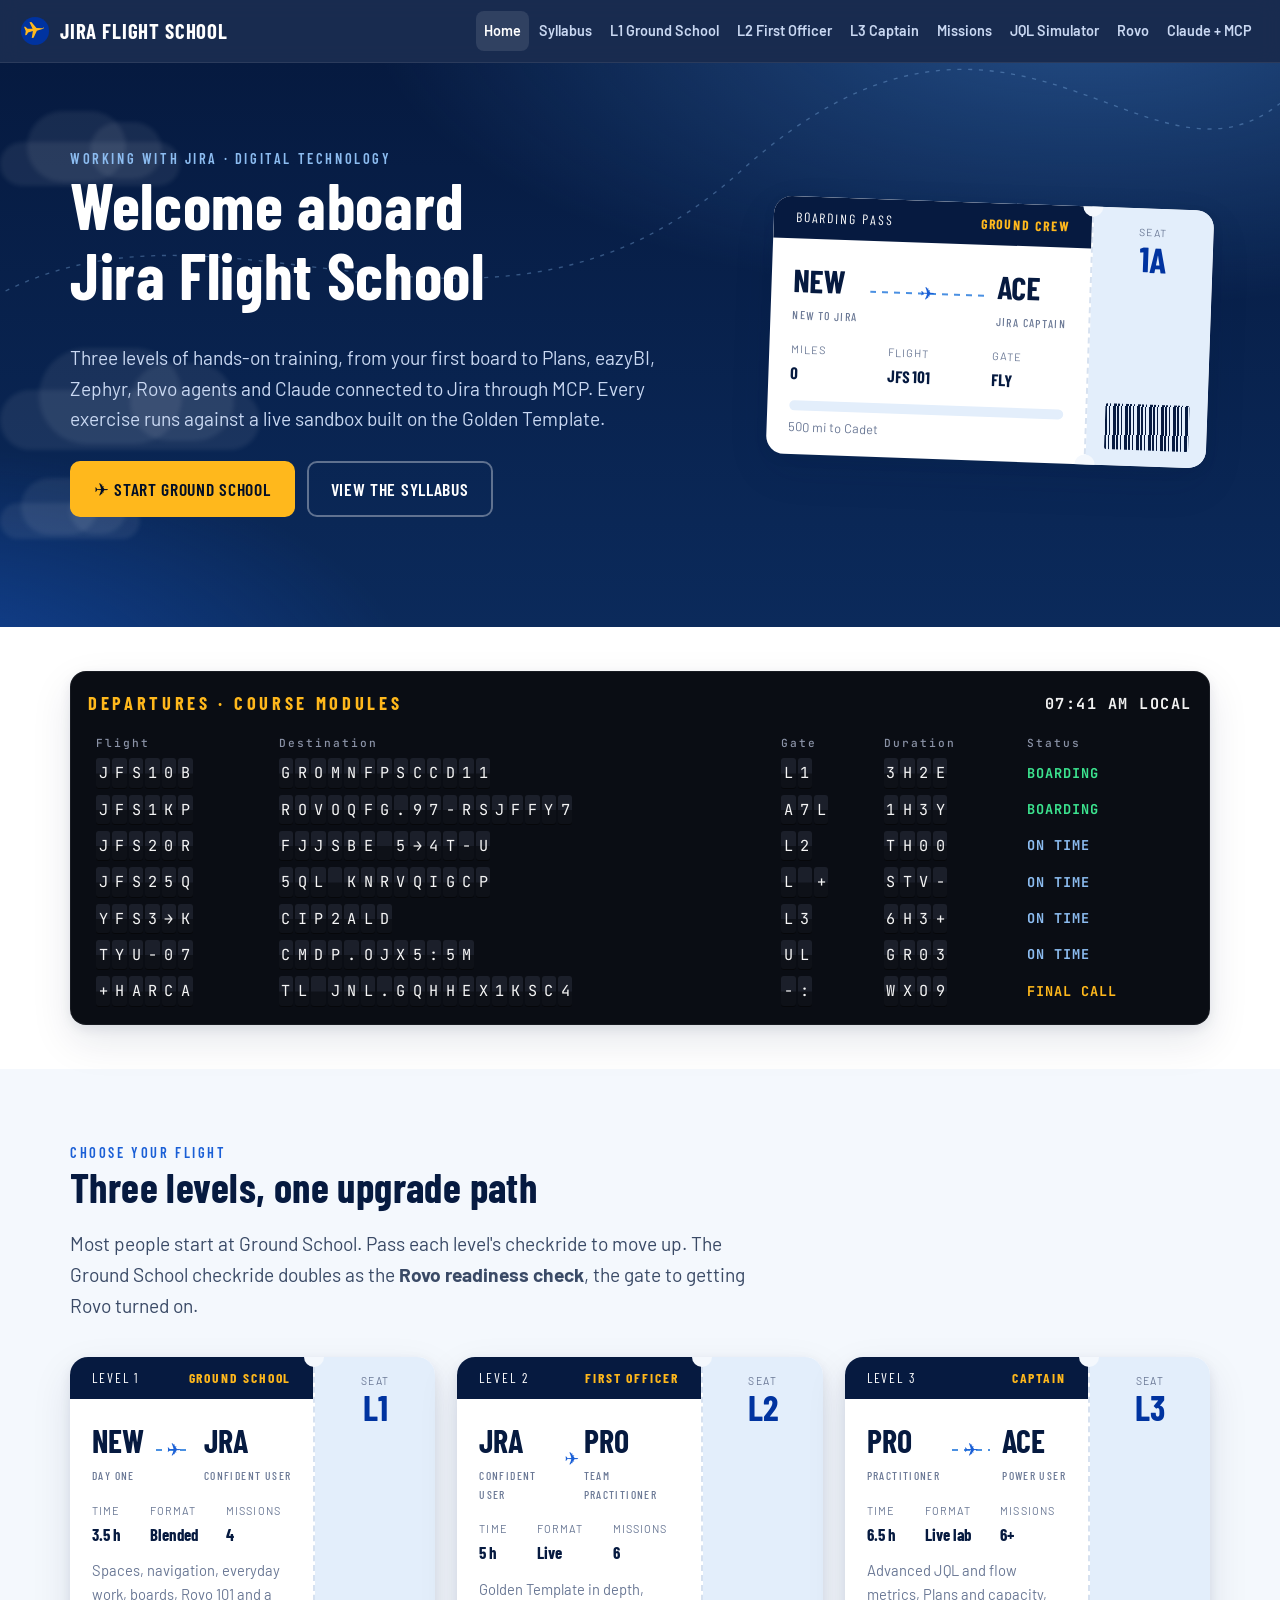
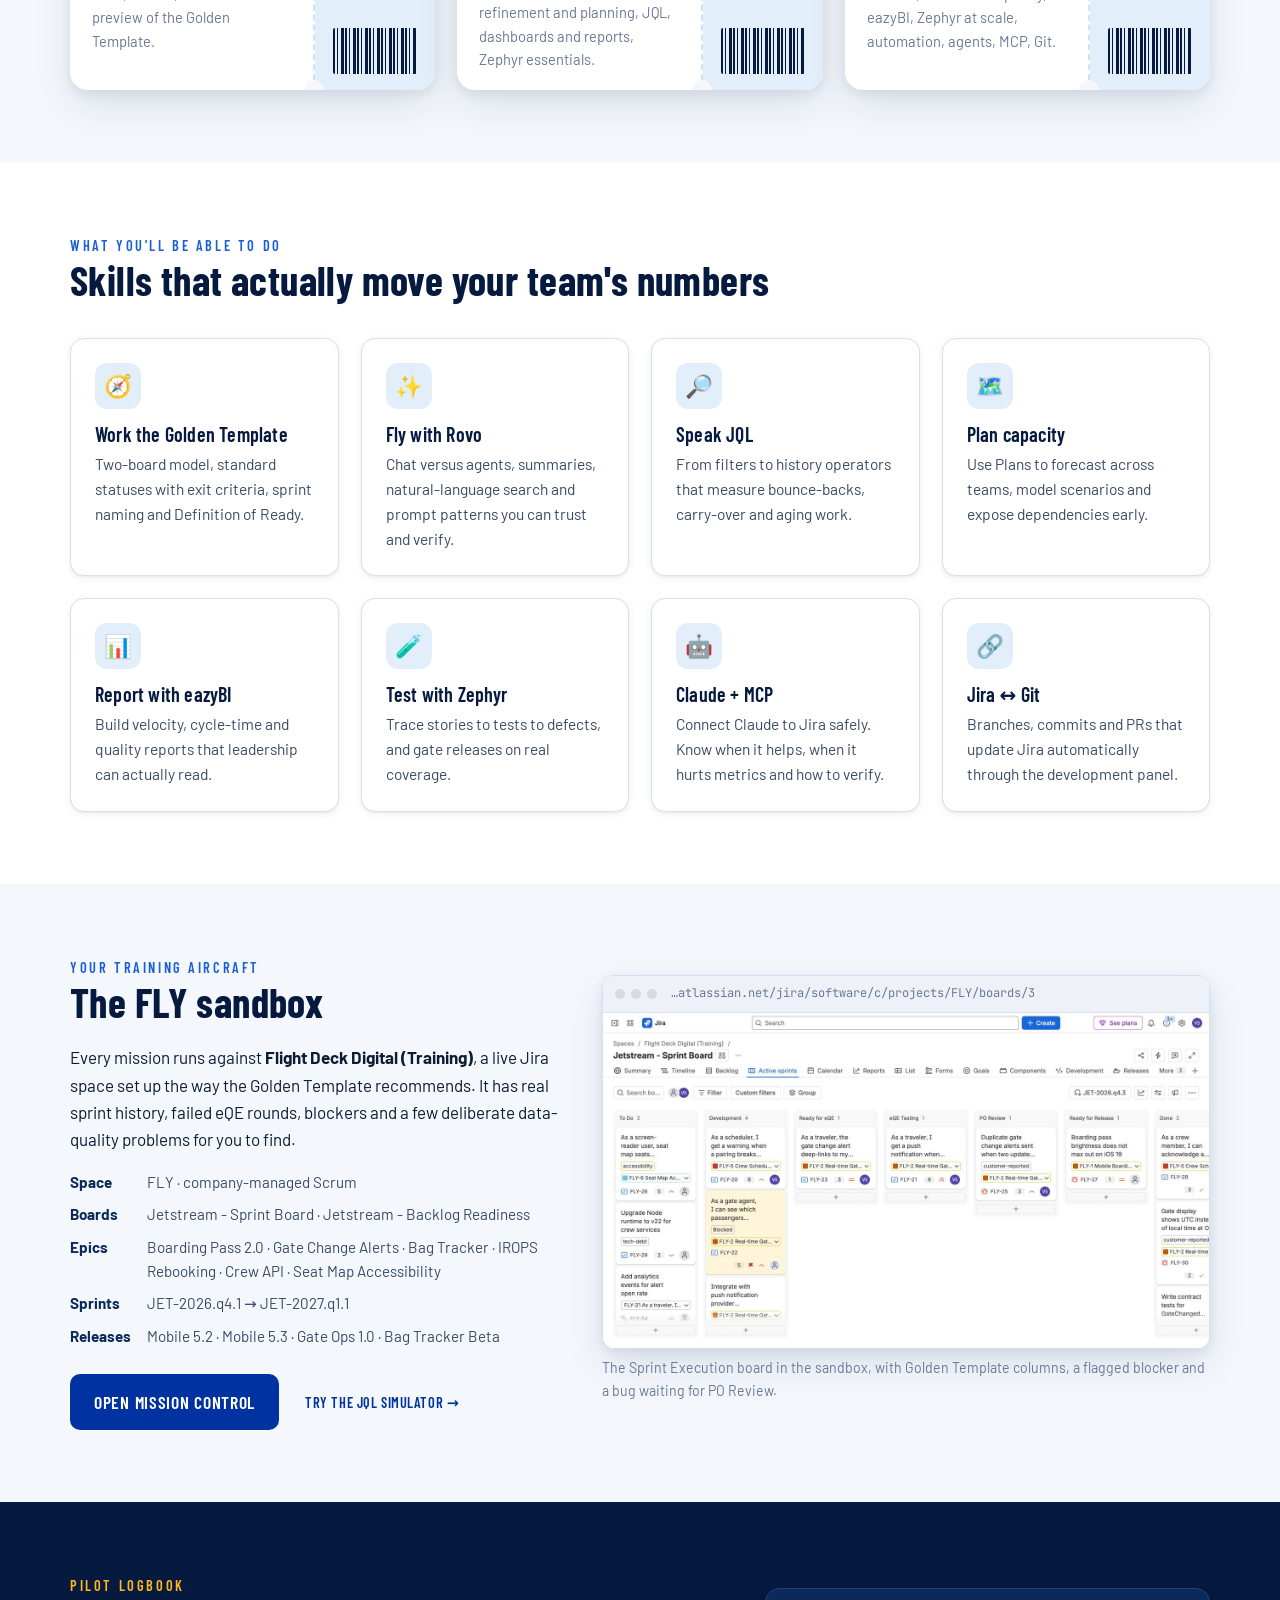
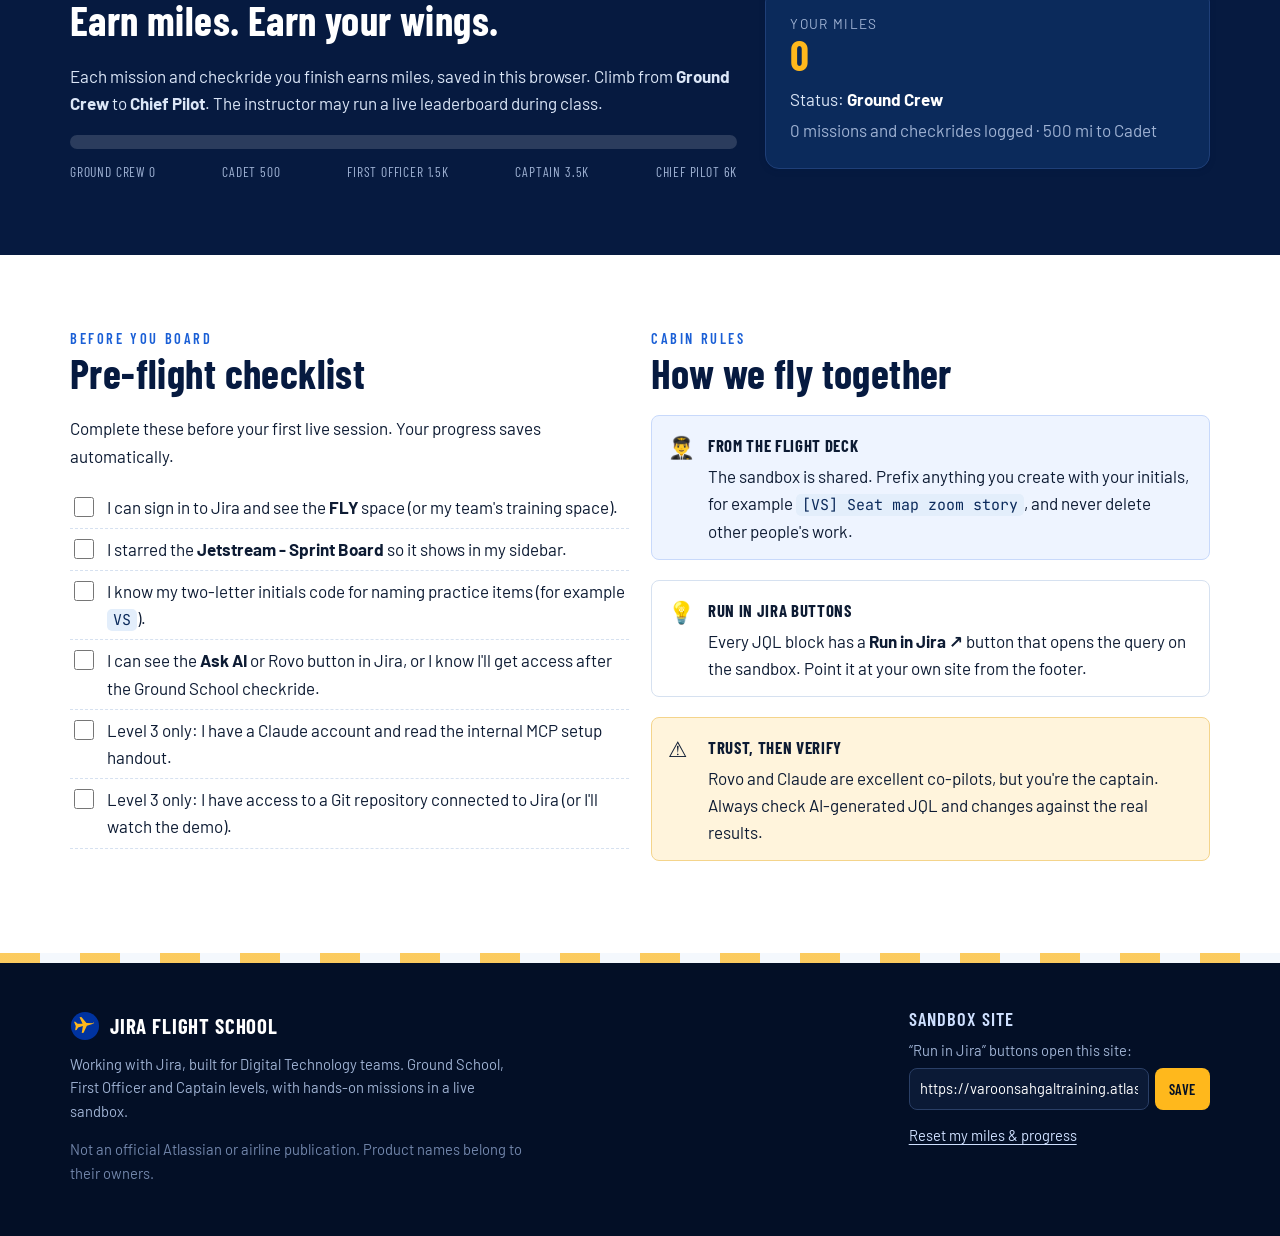
==== index.html @ b77e1ba5 "Jira Flight School: airplane-themed Jira course site Three levels (Ground School, First Officer, Cap" ====
<!doctype html>
<html lang="en">
<head>
<meta charset="utf-8">
<meta name="viewport" content="width=device-width, initial-scale=1">
<title>Jira Flight School · Working with Jira for Digital Technology</title>
<meta name="description" content="A three-level, hands-on Jira course for Digital Technology teams: Ground School, First Officer and Captain. Golden Template, Rovo, JQL, Plans, eazyBI, Zephyr, Git and Claude + Atlassian MCP.">
<link rel="preconnect" href="https://fonts.googleapis.com"><link rel="preconnect" href="https://fonts.gstatic.com" crossorigin>
<link href="https://fonts.googleapis.com/css2?family=Barlow:wght@400;500;600;700&family=Barlow+Condensed:wght@500;600;700&family=JetBrains+Mono:wght@400;600&display=swap" rel="stylesheet">
<link rel="stylesheet" href="assets/css/site.css">
<link rel="icon" href="assets/img/favicon.svg">
<style>
  .hero-pass { max-width: 440px; justify-self: end; width: 100%; }
  @media (max-width: 880px) { .hero-pass { justify-self: start; } }
  .hero-pass .pass { transform: rotate(2deg); }
  .hero-pass .pass:hover { transform: rotate(0deg) translateY(-4px); }
  .logbook { display: grid; grid-template-columns: minmax(0,1.2fr) minmax(0,.8fr); gap: 28px; align-items: center; }
  @media (max-width: 820px) { .logbook { grid-template-columns: minmax(0,1fr); } }
  .tier-row { display: flex; justify-content: space-between; gap: 8px; flex-wrap: wrap; margin-top: 12px; font-family: var(--font-display); letter-spacing: .06em; text-transform: uppercase; font-size: .85rem; color: #9fb2d3; }
  .feature h3 { font-size: 1.25rem; }
  .feature p { color: var(--ink-2); margin: 0; font-size: .97rem; }
  .sandbox-grid { display: grid; grid-template-columns: minmax(0,.9fr) minmax(0,1.1fr); gap: 34px; align-items: center; }
  @media (max-width: 900px) { .sandbox-grid { grid-template-columns: minmax(0,1fr); } }
  .kv { display: grid; grid-template-columns: auto minmax(0,1fr); gap: 8px 16px; font-size: .95rem; }
  .kv dt { font-weight: 700; color: var(--navy-800); }
  .kv dd { margin: 0; color: var(--ink-2); }
</style>
</head>
<body>
<header id="site-header"></header>
<main id="main">

<section class="hero">
  <div class="clouds" aria-hidden="true">
    <div class="cloud" style="top:14%;width:180px;height:44px;animation-duration:70s;animation-delay:-10s"></div>
    <div class="cloud" style="top:58%;width:260px;height:60px;animation-duration:95s;animation-delay:-40s"></div>
    <div class="cloud" style="top:78%;width:140px;height:36px;animation-duration:60s;animation-delay:-25s"></div>
  </div>
  <svg class="flightpath" viewBox="0 0 1900 520" preserveAspectRatio="none" aria-hidden="true"><path d="M -60 380 C 300 120, 700 520, 1100 160 S 1700 220, 1900 60"/></svg>
  <svg class="plane-fly" viewBox="0 0 64 64" aria-hidden="true"><path fill="#ffb81c" d="M58 30 40 27 29 8h-5l5 19-13-1-5-6H7l3 12-3 12h4l5-6 13-1-5 19h5l11-19 18-3c2.6-.5 2.6-3.5 0-4z"/></svg>
  <div class="wrap hero-grid">
    <div>
      <div class="eyebrow">Working with Jira · Digital Technology</div>
      <h1>Welcome aboard<br>Jira Flight School</h1>
      <p class="lede">Three levels of hands-on training, from your first board to Plans, eazyBI, Zephyr, Rovo agents and Claude connected to Jira through MCP. Every exercise runs against a live sandbox built on the Golden Template.</p>
      <div class="btn-row">
        <a class="btn btn-primary" href="ground-school.html">✈ Start Ground School</a>
        <a class="btn btn-ghost" href="syllabus.html">View the syllabus</a>
      </div>
    </div>
    <div class="hero-pass">
      <a class="pass" href="#logbook" aria-label="Your boarding pass and miles">
        <div class="pass-main">
          <div class="pass-head"><span>Boarding pass</span><span class="lvl" data-miles-tier>Ground Crew</span></div>
          <div class="pass-route">
            <div>NEW<small>New to Jira</small></div>
            <div class="arrow"></div>
            <div>ACE<small>Jira Captain</small></div>
          </div>
          <div class="pass-meta">
            <div><span>Miles</span><b data-miles-total>0</b></div>
            <div><span>Flight</span><b>JFS 101</b></div>
            <div><span>Gate</span><b>FLY</b></div>
          </div>
          <div class="light" style="margin-top:14px"><div class="progress-bar"><i data-miles-bar></i></div><div class="muted" style="font-size:.8rem;margin-top:6px" data-miles-next></div></div>
        </div>
        <div class="pass-stub">
          <div class="center"><div class="seat-l">Seat</div><div class="seat">1A</div></div>
          <div class="barcode" aria-hidden="true"></div>
        </div>
      </a>
    </div>
  </div>
</section>

<section class="tight band-white">
  <div class="wrap">
    <div class="board" role="region" aria-label="Course departures board">
      <div class="board-title"><span>Departures · Course modules</span><span class="board-clock"></span></div>
      <table>
        <thead><tr><th>Flight</th><th>Destination</th><th>Gate</th><th>Duration</th><th>Status</th></tr></thead>
        <tbody>
          <tr><td><a href="ground-school.html"><span class="flap">JFS101</span></a></td><td><a href="ground-school.html"><span class="flap">GROUND SCHOOL</span></a></td><td><span class="flap">L1</span></td><td><span class="flap">3H30</span></td><td class="status-board st-boarding">BOARDING</td></tr>
          <tr><td><a href="rovo.html"><span class="flap">JFS150</span></a></td><td><a href="rovo.html"><span class="flap">ROVO FLIGHT MANUAL</span></a></td><td><span class="flap">ALL</span></td><td><span class="flap">1H30</span></td><td class="status-board st-boarding">BOARDING</td></tr>
          <tr><td><a href="first-officer.html"><span class="flap">JFS201</span></a></td><td><a href="first-officer.html"><span class="flap">FIRST OFFICER</span></a></td><td><span class="flap">L2</span></td><td><span class="flap">5H00</span></td><td class="status-board st-ontime">ON TIME</td></tr>
          <tr><td><a href="jql-simulator.html"><span class="flap">JFS250</span></a></td><td><a href="jql-simulator.html"><span class="flap">JQL SIMULATOR</span></a></td><td><span class="flap">L2+</span></td><td><span class="flap">SELF</span></td><td class="status-board st-ontime">ON TIME</td></tr>
          <tr><td><a href="captain.html"><span class="flap">JFS301</span></a></td><td><a href="captain.html"><span class="flap">CAPTAIN</span></a></td><td><span class="flap">L3</span></td><td><span class="flap">6H30</span></td><td class="status-board st-ontime">ON TIME</td></tr>
          <tr><td><a href="mcp.html"><span class="flap">JFS350</span></a></td><td><a href="mcp.html"><span class="flap">CLAUDE + MCP</span></a></td><td><span class="flap">L3</span></td><td><span class="flap">1H00</span></td><td class="status-board st-ontime">ON TIME</td></tr>
          <tr><td><a href="missions.html#capstone"><span class="flap">JFS399</span></a></td><td><a href="missions.html#capstone"><span class="flap">CAPSTONE IROPS DAY</span></a></td><td><span class="flap">L3</span></td><td><span class="flap">1H00</span></td><td class="status-board st-final">FINAL CALL</td></tr>
        </tbody>
      </table>
    </div>
  </div>
</section>

<section>
  <div class="wrap">
    <div class="section-head">
      <div class="eyebrow">Choose your flight</div>
      <h2>Three levels, one upgrade path</h2>
      <p class="lede">Most people start at Ground School. Pass each level's checkride to move up. The Ground School checkride doubles as the <b>Rovo readiness check</b>, the gate to getting Rovo turned on.</p>
    </div>
    <div class="grid g3">
      <a class="pass" href="ground-school.html">
        <div class="pass-main">
          <div class="pass-head"><span>Level 1</span><span class="lvl">Ground School</span></div>
          <div class="pass-route"><div>NEW<small>Day one</small></div><div class="arrow"></div><div>JRA<small>Confident user</small></div></div>
          <div class="pass-meta"><div><span>Time</span><b>3.5 h</b></div><div><span>Format</span><b>Blended</b></div><div><span>Missions</span><b>4</b></div></div>
          <p class="muted" style="margin:12px 0 0;font-size:.92rem">Spaces, navigation, everyday work, boards, Rovo 101 and a preview of the Golden Template.</p>
        </div>
        <div class="pass-stub"><div class="center"><div class="seat-l">Seat</div><div class="seat">L1</div></div><div class="barcode"></div></div>
      </a>
      <a class="pass" href="first-officer.html">
        <div class="pass-main">
          <div class="pass-head"><span>Level 2</span><span class="lvl">First Officer</span></div>
          <div class="pass-route"><div>JRA<small>Confident user</small></div><div class="arrow"></div><div>PRO<small>Team practitioner</small></div></div>
          <div class="pass-meta"><div><span>Time</span><b>5 h</b></div><div><span>Format</span><b>Live</b></div><div><span>Missions</span><b>6</b></div></div>
          <p class="muted" style="margin:12px 0 0;font-size:.92rem">Golden Template in depth, refinement and planning, JQL, dashboards and reports, Zephyr essentials.</p>
        </div>
        <div class="pass-stub"><div class="center"><div class="seat-l">Seat</div><div class="seat">L2</div></div><div class="barcode"></div></div>
      </a>
      <a class="pass" href="captain.html">
        <div class="pass-main">
          <div class="pass-head"><span>Level 3</span><span class="lvl">Captain</span></div>
          <div class="pass-route"><div>PRO<small>Practitioner</small></div><div class="arrow"></div><div>ACE<small>Power user</small></div></div>
          <div class="pass-meta"><div><span>Time</span><b>6.5 h</b></div><div><span>Format</span><b>Live lab</b></div><div><span>Missions</span><b>6+</b></div></div>
          <p class="muted" style="margin:12px 0 0;font-size:.92rem">Advanced JQL and flow metrics, Plans and capacity, eazyBI, Zephyr at scale, automation, agents, MCP, Git.</p>
        </div>
        <div class="pass-stub"><div class="center"><div class="seat-l">Seat</div><div class="seat">L3</div></div><div class="barcode"></div></div>
      </a>
    </div>
  </div>
</section>

<section class="band-white">
  <div class="wrap">
    <div class="section-head">
      <div class="eyebrow">What you'll be able to do</div>
      <h2>Skills that actually move your team's numbers</h2>
    </div>
    <div class="grid g4">
      <div class="card hover feature"><div class="icon-badge">🧭</div><h3>Work the Golden Template</h3><p>Two-board model, standard statuses with exit criteria, sprint naming and Definition of Ready.</p></div>
      <div class="card hover feature"><div class="icon-badge">✨</div><h3>Fly with Rovo</h3><p>Chat versus agents, summaries, natural-language search and prompt patterns you can trust and verify.</p></div>
      <div class="card hover feature"><div class="icon-badge">🔎</div><h3>Speak JQL</h3><p>From filters to history operators that measure bounce-backs, carry-over and aging work.</p></div>
      <div class="card hover feature"><div class="icon-badge">🗺️</div><h3>Plan capacity</h3><p>Use Plans to forecast across teams, model scenarios and expose dependencies early.</p></div>
      <div class="card hover feature"><div class="icon-badge">📊</div><h3>Report with eazyBI</h3><p>Build velocity, cycle-time and quality reports that leadership can actually read.</p></div>
      <div class="card hover feature"><div class="icon-badge">🧪</div><h3>Test with Zephyr</h3><p>Trace stories to tests to defects, and gate releases on real coverage.</p></div>
      <div class="card hover feature"><div class="icon-badge">🤖</div><h3>Claude + MCP</h3><p>Connect Claude to Jira safely. Know when it helps, when it hurts metrics and how to verify.</p></div>
      <div class="card hover feature"><div class="icon-badge">🔗</div><h3>Jira ↔ Git</h3><p>Branches, commits and PRs that update Jira automatically through the development panel.</p></div>
    </div>
  </div>
</section>

<section>
  <div class="wrap sandbox-grid">
    <div>
      <div class="eyebrow">Your training aircraft</div>
      <h2>The FLY sandbox</h2>
      <p>Every mission runs against <b>Flight Deck Digital (Training)</b>, a live Jira space set up the way the Golden Template recommends. It has real sprint history, failed eQE rounds, blockers and a few deliberate data-quality problems for you to find.</p>
      <dl class="kv">
        <dt>Space</dt><dd>FLY · company-managed Scrum</dd>
        <dt>Boards</dt><dd>Jetstream - Sprint Board · Jetstream - Backlog Readiness</dd>
        <dt>Epics</dt><dd>Boarding Pass 2.0 · Gate Change Alerts · Bag Tracker · IROPS Rebooking · Crew API · Seat Map Accessibility</dd>
        <dt>Sprints</dt><dd>JET-2026.q4.1 → JET-2027.q1.1</dd>
        <dt>Releases</dt><dd>Mobile 5.2 · Mobile 5.3 · Gate Ops 1.0 · Bag Tracker Beta</dd>
      </dl>
      <div class="btn-row"><a class="btn btn-blue" href="missions.html">Open Mission Control</a><a class="btn btn-sm" style="color:var(--blue-600)" href="jql-simulator.html">Try the JQL Simulator →</a></div>
    </div>
    <figure class="shot">
      <div class="frame"><div class="frame-bar"><i></i><i></i><i></i><span>…atlassian.net/jira/software/c/projects/FLY/boards/3</span></div>
      <img src="assets/img/board-sprint.jpg" alt="Jetstream Sprint Board showing columns To Do, Development, Ready for eQE, eQE Testing, PO Review, Ready for Release and Done" loading="lazy"></div>
      <figcaption>The Sprint Execution board in the sandbox, with Golden Template columns, a flagged blocker and a bug waiting for PO Review.</figcaption>
    </figure>
  </div>
</section>

<section class="band-navy" id="logbook">
  <div class="wrap logbook">
    <div>
      <div class="eyebrow" style="color:var(--beacon)">Pilot logbook</div>
      <h2>Earn miles. Earn your wings.</h2>
      <p>Each mission and checkride you finish earns miles, saved in this browser. Climb from <b>Ground Crew</b> to <b>Chief Pilot</b>. The instructor may run a live leaderboard during class.</p>
      <div class="progress-bar" style="height:14px;margin-top:18px"><i data-miles-bar></i></div>
      <div class="tier-row"><span>Ground Crew 0</span><span>Cadet 500</span><span>First Officer 1.5k</span><span>Captain 3.5k</span><span>Chief Pilot 6k</span></div>
    </div>
    <div class="card" style="background:#0b2a5b;border-color:#1f3f78;color:#dbe6f7">
      <div class="stat-l" style="color:#9fb2d3">Your miles</div>
      <div class="stat" style="color:var(--beacon)"><span data-miles-total>0</span></div>
      <p style="margin:10px 0 4px">Status: <b data-miles-tier style="color:#fff">Ground Crew</b></p>
      <p class="muted" style="color:#9fb2d3;margin:0"><span data-count-done>0</span> missions and checkrides logged · <span data-miles-next></span></p>
    </div>
  </div>
</section>

<section class="band-white">
  <div class="wrap grid g2" style="align-items:start">
    <div>
      <div class="eyebrow">Before you board</div>
      <h2>Pre-flight checklist</h2>
      <p>Complete these before your first live session. Your progress saves automatically.</p>
      <ul class="checklist" data-id="preflight">
        <li><input type="checkbox" id="pf1"><label for="pf1">I can sign in to Jira and see the <b>FLY</b> space (or my team's training space).</label></li>
        <li><input type="checkbox" id="pf2"><label for="pf2">I starred the <b>Jetstream - Sprint Board</b> so it shows in my sidebar.</label></li>
        <li><input type="checkbox" id="pf3"><label for="pf3">I know my two-letter initials code for naming practice items (for example <code>VS</code>).</label></li>
        <li><input type="checkbox" id="pf4"><label for="pf4">I can see the <b>Ask AI</b> or Rovo button in Jira, or I know I'll get access after the Ground School checkride.</label></li>
        <li><input type="checkbox" id="pf5"><label for="pf5">Level 3 only: I have a Claude account and read the internal MCP setup handout.</label></li>
        <li><input type="checkbox" id="pf6"><label for="pf6">Level 3 only: I have access to a Git repository connected to Jira (or I'll watch the demo).</label></li>
      </ul>
    </div>
    <div>
      <div class="eyebrow">Cabin rules</div>
      <h2>How we fly together</h2>
      <div class="callout captain"><strong>From the flight deck</strong>The sandbox is shared. Prefix anything you create with your initials, for example <code>[VS] Seat map zoom story</code>, and never delete other people's work.</div>
      <div class="callout tip"><strong>Run in Jira buttons</strong>Every JQL block has a <b>Run in Jira ↗</b> button that opens the query on the sandbox. Point it at your own site from the footer.</div>
      <div class="callout warn"><strong>Trust, then verify</strong>Rovo and Claude are excellent co-pilots, but you're the captain. Always check AI-generated JQL and changes against the real results.</div>
    </div>
  </div>
</section>

</main>
<div id="site-footer"></div>
<script src="assets/js/site.js"></script>
</body>
</html>
---- assets/css/site.css ----
/* ==========================================================================
   Jira Flight School — design system
   Navy + flight-deck blue, with a beacon-amber accent used sparingly.
   ========================================================================== */
:root {
  --navy-950: #030f26;
  --navy-900: #061a40;
  --navy-800: #0b2a5b;
  --navy-700: #12397a;
  --blue-600: #0033a0;
  --blue-500: #1a5fd6;
  --sky-400:  #4a90e2;
  --sky-300:  #8cbcf0;
  --sky-100:  #e3eefb;
  --ice-50:   #f4f8fd;
  --white:    #ffffff;
  --ink:      #0d1b33;
  --ink-2:    #3a4a66;
  --ink-3:    #6a7895;
  --line:     #d6e1f0;
  --beacon:   #ffb81c;
  --beacon-ink:#6b4500;
  --alert:    #d6203a;
  --go:       #138a5e;
  --go-bg:    #e3f6ee;
  --warn-bg:  #fff4dc;
  --alert-bg: #fde8eb;

  --font-body: "Barlow", system-ui, -apple-system, "Segoe UI", sans-serif;
  --font-display: "Barlow Condensed", "Barlow", system-ui, sans-serif;
  --font-mono: "JetBrains Mono", ui-monospace, SFMono-Regular, Menlo, monospace;

  --radius: 14px;
  --radius-sm: 8px;
  --shadow-1: 0 1px 2px rgba(6,26,64,.06), 0 2px 8px rgba(6,26,64,.06);
  --shadow-2: 0 4px 12px rgba(6,26,64,.08), 0 16px 40px rgba(6,26,64,.10);
  --maxw: 1180px;
}

* { box-sizing: border-box; }
html { scroll-behavior: smooth; -webkit-text-size-adjust: 100%; }
body {
  margin: 0;
  font-family: var(--font-body);
  font-size: 17px;
  line-height: 1.6;
  color: var(--ink);
  background: var(--ice-50);
  overflow-x: hidden;
}
img { max-width: 100%; display: block; }
a { color: var(--blue-500); text-decoration-thickness: 1px; text-underline-offset: 3px; }
a:hover { color: var(--blue-600); }
h1, h2, h3, h4 { font-family: var(--font-display); line-height: 1.1; letter-spacing: .01em; margin: 0 0 .5em; color: var(--navy-900); }
h1 { font-size: clamp(2.4rem, 5vw, 4.2rem); font-weight: 700; }
h2 { font-size: clamp(1.8rem, 3.2vw, 2.6rem); font-weight: 700; }
h3 { font-size: 1.45rem; font-weight: 600; }
h4 { font-size: 1.15rem; font-weight: 600; text-transform: uppercase; letter-spacing: .06em; color: var(--ink-2); }
p { margin: 0 0 1em; }
code, kbd, pre { font-family: var(--font-mono); font-size: .88em; }
:not(pre) > code { background: var(--sky-100); color: var(--navy-800); padding: .1em .4em; border-radius: 5px; }
kbd { background: var(--white); border: 1px solid var(--line); border-bottom-width: 2px; border-radius: 5px; padding: .05em .45em; }
hr { border: 0; border-top: 1px dashed var(--line); margin: 2.5rem 0; }
::selection { background: var(--beacon); color: var(--navy-950); }

.wrap { max-width: var(--maxw); margin: 0 auto; padding: 0 20px; }
.eyebrow { font-family: var(--font-display); text-transform: uppercase; letter-spacing: .18em; font-size: .9rem; font-weight: 600; color: var(--blue-500); }
.lede { font-size: 1.2rem; color: var(--ink-2); max-width: 62ch; }
.muted { color: var(--ink-3); }
.center { text-align: center; }

/* ---------- Top nav ---------- */
.topbar {
  position: sticky; top: 0; z-index: 50;
  background: rgba(6,26,64,.92);
  backdrop-filter: saturate(140%) blur(10px);
  color: var(--white);
  border-bottom: 1px solid rgba(255,255,255,.08);
}
.topbar .wrap { display: flex; align-items: center; gap: 18px; height: 62px; max-width: 1440px; }
.brand { display: flex; align-items: center; gap: 10px; color: var(--white); text-decoration: none; font-family: var(--font-display); font-weight: 700; font-size: 1.3rem; letter-spacing: .04em; white-space: nowrap; }
.brand:hover { color: var(--white); }
.brand svg { width: 30px; height: 30px; }
.nav { display: flex; gap: 2px; margin-left: auto; align-items: center; }
.nav a { color: #c9d8f2; text-decoration: none; font-weight: 600; font-size: .9rem; padding: 8px 8px; border-radius: 8px; white-space: nowrap; }
@media (max-width: 1320px) { .topbar .miles-pill { display: none; } }
.nav a:hover, .nav a[aria-current="page"] { color: var(--white); background: rgba(255,255,255,.1); }
.miles-pill { display: inline-flex; align-items: center; gap: 6px; background: rgba(255,184,28,.14); color: var(--beacon); border: 1px solid rgba(255,184,28,.35); padding: 5px 11px; border-radius: 999px; font-family: var(--font-mono); font-size: .8rem; white-space: nowrap; cursor: pointer; }
.nav-toggle { display: none; margin-left: auto; background: none; border: 1px solid rgba(255,255,255,.25); color: var(--white); border-radius: 8px; padding: 6px 10px; font: inherit; }
@media (max-width: 1100px) {
  .nav-toggle { display: inline-block; }
  .nav { display: none; position: absolute; top: 62px; left: 0; right: 0; flex-direction: column; align-items: stretch; background: var(--navy-900); padding: 10px 16px 16px; margin: 0; }
  .nav.open { display: flex; }
  .topbar .miles-pill { display: none; }
}

/* ---------- Hero ---------- */
.hero {
  position: relative; overflow: hidden;
  color: var(--white);
  background:
    radial-gradient(1200px 500px at 85% -10%, rgba(74,144,226,.45), transparent 60%),
    radial-gradient(900px 400px at -10% 110%, rgba(26,95,214,.5), transparent 60%),
    linear-gradient(180deg, var(--navy-900), var(--navy-800));
  padding: 84px 0 110px;
}
.hero h1, .hero h2, .hero h3 { color: var(--white); }
.hero .lede { color: #c9d8f2; }
.hero .eyebrow { color: var(--sky-300); }
.hero-grid { display: grid; grid-template-columns: minmax(0,1.15fr) minmax(0,.85fr); gap: 40px; align-items: center; position: relative; z-index: 2; }
@media (max-width: 880px) { .hero-grid { grid-template-columns: minmax(0,1fr); } }
.hero.compact { padding: 56px 0 70px; }
.clouds { position: absolute; inset: 0; pointer-events: none; z-index: 1; }
.cloud { position: absolute; background: rgba(255,255,255,.07); border-radius: 999px; filter: blur(2px); animation: drift linear infinite; }
.cloud::before, .cloud::after { content: ""; position: absolute; background: inherit; border-radius: 999px; }
.cloud::before { width: 55%; height: 160%; left: 15%; top: -70%; }
.cloud::after { width: 40%; height: 130%; left: 50%; top: -45%; }
@keyframes drift { from { transform: translateX(-30vw); } to { transform: translateX(130vw); } }
.flightpath { position: absolute; inset: 0; z-index: 1; pointer-events: none; }
.flightpath path { stroke: rgba(140,188,240,.35); stroke-width: 2; stroke-dasharray: 6 10; fill: none; animation: dash 30s linear infinite; }
@keyframes dash { to { stroke-dashoffset: -600; } }
.plane-fly { position: absolute; z-index: 1; width: 46px; height: 46px; offset-path: path("M -60 380 C 300 120, 700 520, 1100 160 S 1700 220, 1900 60"); offset-rotate: auto; animation: fly 16s ease-in-out infinite; opacity: .9; }
@keyframes fly { 0% { offset-distance: 0%; } 100% { offset-distance: 100%; } }
@media (prefers-reduced-motion: reduce) { .plane-fly, .cloud, .flightpath path { animation: none; } }

.btn { display: inline-flex; align-items: center; gap: 8px; font-family: var(--font-display); font-weight: 600; font-size: 1.1rem; letter-spacing: .04em; text-transform: uppercase; text-decoration: none; padding: 12px 22px; border-radius: 10px; border: 2px solid transparent; cursor: pointer; transition: transform .12s ease, background .2s ease; }
.btn:active { transform: translateY(1px); }
.btn-primary { background: var(--beacon); color: var(--navy-950); }
.btn-primary:hover { background: #ffc94f; color: var(--navy-950); }
.btn-ghost { background: transparent; color: var(--white); border-color: rgba(255,255,255,.35); }
.btn-ghost:hover { background: rgba(255,255,255,.1); color: var(--white); }
.btn-blue { background: var(--blue-600); color: var(--white); }
.btn-blue:hover { background: var(--blue-500); color: var(--white); }
.btn-sm { font-size: .9rem; padding: 7px 12px; border-radius: 8px; }
.btn-row { display: flex; flex-wrap: wrap; gap: 12px; margin-top: 26px; }

/* ---------- Sections ---------- */
section { padding: 72px 0; }
section.tight { padding: 44px 0; }
.section-head { max-width: 760px; margin-bottom: 36px; }
.band-white { background: var(--white); }
.band-navy { background: var(--navy-900); color: #dbe6f7; }
.band-navy h2, .band-navy h3 { color: var(--white); }
.band-sky { background: linear-gradient(180deg, var(--sky-100), var(--ice-50)); }

.grid { display: grid; gap: 22px; }
.g2 { grid-template-columns: repeat(2, minmax(0,1fr)); }
.g3 { grid-template-columns: repeat(3, minmax(0,1fr)); }
.g4 { grid-template-columns: repeat(4, minmax(0,1fr)); }
@media (max-width: 980px) { .g3, .g4 { grid-template-columns: repeat(2, minmax(0,1fr)); } }
@media (max-width: 640px) { .g2, .g3, .g4 { grid-template-columns: minmax(0,1fr); } }

.card { background: var(--white); border: 1px solid var(--line); border-radius: var(--radius); padding: 24px; box-shadow: var(--shadow-1); }
.card h3 { margin-bottom: .35em; }
.card.hover { transition: transform .18s ease, box-shadow .18s ease; }
.card.hover:hover { transform: translateY(-3px); box-shadow: var(--shadow-2); }
.icon-badge { width: 46px; height: 46px; border-radius: 12px; display: grid; place-items: center; background: var(--sky-100); color: var(--blue-600); font-size: 1.4rem; margin-bottom: 14px; }

/* ---------- Departure board (split flap) ---------- */
.board {
  background: #0a0d14; border-radius: 16px; padding: 18px 18px 12px; color: #f2f2f2;
  box-shadow: inset 0 0 0 1px rgba(255,255,255,.06), var(--shadow-2);
  font-family: var(--font-mono); overflow-x: auto;
}
.board-title { display: flex; justify-content: space-between; align-items: center; font-family: var(--font-display); letter-spacing: .2em; text-transform: uppercase; color: var(--beacon); font-weight: 700; font-size: 1.15rem; margin-bottom: 10px; gap: 12px; }
.board-clock { font-family: var(--font-mono); color: #f2f2f2; letter-spacing: .1em; font-size: .95rem; }
.board table { width: 100%; border-collapse: separate; border-spacing: 0 6px; min-width: 560px; }
.board th { text-align: left; font-size: .7rem; color: #8b93a7; letter-spacing: .18em; font-weight: 500; padding: 0 8px; }
.board td { padding: 0 8px; white-space: nowrap; }
.flap { display: inline-flex; gap: 2px; }
.flap span { display: inline-block; width: .95em; text-align: center; background: linear-gradient(180deg,#1b1f2a 0 49%, #0e1118 51% 100%); border-radius: 3px; padding: 3px 0; font-size: .95rem; color: #f5f5f5; box-shadow: inset 0 -1px 0 rgba(0,0,0,.6); }
.flap span.flip { animation: flip .09s linear; }
@keyframes flip { 0% { transform: rotateX(0); } 50% { transform: rotateX(90deg); } 100% { transform: rotateX(0); } }
.status-board { font-weight: 700; font-size: .85rem; letter-spacing: .08em; }
.st-boarding { color: #3ce38f; animation: blink 1.4s steps(2) infinite; }
.st-ontime { color: #8cbcf0; }
.st-final { color: var(--beacon); }
@keyframes blink { 50% { opacity: .35; } }
.board a { color: inherit; text-decoration: none; }
.board tr:hover .flap span { background: linear-gradient(180deg,#24304a 0 49%, #172238 51% 100%); }

/* ---------- Boarding pass cards ---------- */
.pass { display: grid; grid-template-columns: minmax(0,1fr) 120px; background: var(--white); border-radius: 18px; box-shadow: var(--shadow-2); overflow: hidden; position: relative; text-decoration: none; color: var(--ink); transition: transform .2s ease; }
.pass:hover { transform: translateY(-4px) rotate(-.4deg); color: var(--ink); }
.pass-main { padding: 22px 22px 18px; border-right: 2px dashed var(--line); position: relative; }
.pass-main::before, .pass-main::after { content: ""; position: absolute; right: -11px; width: 20px; height: 20px; border-radius: 50%; background: var(--ice-50); }
.pass-main::before { top: -10px; } .pass-main::after { bottom: -10px; }
.pass-head { display: flex; justify-content: space-between; align-items: center; margin: -22px -22px 16px; padding: 10px 22px; background: var(--navy-900); color: var(--white); font-family: var(--font-display); letter-spacing: .14em; text-transform: uppercase; font-size: .85rem; }
.pass-head .lvl { color: var(--beacon); font-weight: 700; }
.pass-route { display: flex; align-items: center; gap: 12px; font-family: var(--font-display); font-weight: 700; font-size: 2rem; color: var(--navy-900); }
.pass-route small { display: block; font-size: .72rem; font-weight: 500; color: var(--ink-3); letter-spacing: .12em; text-transform: uppercase; }
.pass-route .arrow { flex: 1; height: 2px; background: repeating-linear-gradient(90deg, var(--sky-400) 0 6px, transparent 6px 12px); position: relative; }
.pass-route .arrow::after { content: "✈"; position: absolute; left: 50%; top: -14px; transform: translateX(-50%); font-size: 1.1rem; color: var(--blue-500); }
.pass-meta { display: grid; grid-template-columns: repeat(3, auto); gap: 6px 18px; margin-top: 14px; font-size: .85rem; }
.pass-meta b { display: block; font-family: var(--font-display); font-size: 1.05rem; color: var(--navy-900); }
.pass-meta span { color: var(--ink-3); text-transform: uppercase; letter-spacing: .1em; font-size: .68rem; }
.pass-stub { padding: 16px 12px; display: flex; flex-direction: column; align-items: center; justify-content: space-between; background: var(--sky-100); }
.pass-stub .seat { font-family: var(--font-display); font-weight: 700; font-size: 2.2rem; color: var(--blue-600); line-height: 1; }
.pass-stub .seat-l { font-size: .65rem; letter-spacing: .14em; color: var(--ink-3); text-transform: uppercase; }
.barcode { width: 84px; height: 46px; background: repeating-linear-gradient(90deg, var(--navy-900) 0 2px, transparent 2px 4px, var(--navy-900) 4px 5px, transparent 5px 8px, var(--navy-900) 8px 11px, transparent 11px 12px); border-radius: 2px; }
@media (max-width: 420px) { .pass { grid-template-columns: minmax(0,1fr); } .pass-main { border-right: 0; border-bottom: 2px dashed var(--line); } .pass-main::before, .pass-main::after { display: none; } .pass-stub { flex-direction: row; } }

/* ---------- Module / lesson layout ---------- */
.layout { display: grid; grid-template-columns: 250px minmax(0,1fr); gap: 44px; align-items: start; }
@media (max-width: 980px) { .layout { grid-template-columns: minmax(0,1fr); } .toc { position: static !important; } }
.toc { position: sticky; top: 84px; background: var(--white); border: 1px solid var(--line); border-radius: var(--radius); padding: 18px; font-size: .93rem; max-height: calc(100vh - 110px); overflow: auto; }
.toc h4 { font-size: .78rem; margin-bottom: 10px; }
.toc ol { list-style: none; padding: 0; margin: 0; counter-reset: t; }
.toc li { margin: 2px 0; }
.toc a { display: block; padding: 5px 8px; border-radius: 6px; color: var(--ink-2); text-decoration: none; }
.toc a:hover, .toc a.active { background: var(--sky-100); color: var(--navy-900); }
.toc a.done::after { content: " ✓"; color: var(--go); font-weight: 700; }

.lesson { scroll-margin-top: 80px; margin-bottom: 56px; }
.lesson > h2 { display: flex; align-items: baseline; gap: 14px; flex-wrap: wrap; }
.lesson-code { font-family: var(--font-mono); font-size: .9rem; color: var(--white); background: var(--blue-600); border-radius: 6px; padding: 3px 9px; letter-spacing: .04em; }
.meta-row { display: flex; flex-wrap: wrap; gap: 8px; margin: -4px 0 18px; }
.chip { display: inline-flex; align-items: center; gap: 6px; font-size: .8rem; font-weight: 600; padding: 4px 10px; border-radius: 999px; background: var(--sky-100); color: var(--navy-800); }
.chip.gold { background: var(--warn-bg); color: var(--beacon-ink); }
.chip.green { background: var(--go-bg); color: var(--go); }
.chip.red { background: var(--alert-bg); color: var(--alert); }
.chip.navy { background: var(--navy-900); color: var(--white); }

.objectives { background: var(--white); border-left: 4px solid var(--blue-500); border-radius: 0 var(--radius-sm) var(--radius-sm) 0; padding: 14px 20px; margin: 0 0 22px; box-shadow: var(--shadow-1); }
.objectives h4 { margin-bottom: 6px; font-size: .8rem; }
.objectives ul { margin: 0; padding-left: 20px; }

.callout { border-radius: var(--radius-sm); padding: 16px 18px 14px 56px; position: relative; margin: 20px 0; background: var(--white); border: 1px solid var(--line); }
.callout::before { position: absolute; left: 16px; top: 13px; font-size: 1.35rem; }
.callout > :last-child { margin-bottom: 0; }
.callout strong:first-child { display: block; font-family: var(--font-display); font-size: 1.05rem; letter-spacing: .04em; text-transform: uppercase; margin-bottom: 4px; }
.callout.captain { background: #eef4ff; border-color: #c8d9fb; }
.callout.captain::before { content: "👨‍✈️"; }
.callout.tip::before { content: "💡"; }
.callout.warn { background: var(--warn-bg); border-color: #f4d48b; }
.callout.warn::before { content: "⚠️"; }
.callout.danger { background: var(--alert-bg); border-color: #f2b7c0; }
.callout.danger::before { content: "🛑"; }
.callout.united { background: linear-gradient(90deg, #eaf0ff, #ffffff); border-color: #bcd0fb; }
.callout.united::before { content: "🌐"; }
.callout.rovo { background: linear-gradient(90deg, #f3edff, #fff); border-color: #d9c8fb; }
.callout.rovo::before { content: "✨"; }

/* ---------- Code / JQL blocks ---------- */
.codeblock { position: relative; background: var(--navy-950); color: #e6edf9; border-radius: var(--radius-sm); margin: 14px 0 18px; overflow: hidden; border: 1px solid #13284f; }
.codeblock .cb-head { display: flex; justify-content: space-between; align-items: center; gap: 8px; padding: 7px 10px 7px 14px; background: #0a1c3d; font-family: var(--font-display); letter-spacing: .14em; font-size: .75rem; text-transform: uppercase; color: var(--sky-300); }
.codeblock pre { margin: 0; padding: 14px 16px; overflow-x: auto; line-height: 1.55; white-space: pre; }
.cb-actions { display: flex; gap: 6px; }
.cb-btn { background: rgba(255,255,255,.08); color: #dbe6f7; border: 1px solid rgba(255,255,255,.12); border-radius: 6px; font: 600 .72rem var(--font-body); letter-spacing: .04em; padding: 4px 9px; cursor: pointer; text-decoration: none; white-space: nowrap; }
.cb-btn:hover { background: rgba(255,255,255,.18); color: var(--white); }
.cb-btn.run { background: var(--beacon); color: var(--navy-950); border-color: var(--beacon); }
.tok-kw { color: #ffb81c; font-weight: 600; }
.tok-fn { color: #7fd1ff; }
.tok-str { color: #9be59b; }
.tok-op { color: #ff9cc0; }
.tok-cm { color: #7486a8; font-style: italic; }

/* ---------- Missions (labs) ---------- */
.mission { background: var(--white); border: 1px solid var(--line); border-radius: var(--radius); margin: 26px 0; box-shadow: var(--shadow-1); overflow: hidden; scroll-margin-top: 80px; }
.mission-head { display: flex; align-items: center; justify-content: space-between; gap: 14px; flex-wrap: wrap; padding: 16px 22px; background: linear-gradient(90deg, var(--navy-900), var(--navy-700)); color: var(--white); }
.mission-head h3 { color: var(--white); margin: 0; font-size: 1.35rem; }
.mission-head .mcode { font-family: var(--font-mono); font-size: .78rem; color: var(--beacon); letter-spacing: .1em; display: block; margin-bottom: 2px; }
.turb { display: inline-flex; align-items: center; gap: 6px; font-size: .78rem; color: #c9d8f2; text-transform: uppercase; letter-spacing: .12em; }
.turb i { display: inline-block; width: 8px; height: 16px; border-radius: 2px; background: rgba(255,255,255,.2); font-style: normal; }
.turb i.on { background: var(--beacon); }
.mission-body { padding: 20px 22px 8px; }
.mission-body ol.steps { counter-reset: s; list-style: none; padding: 0; }
.mission-body ol.steps > li { counter-increment: s; position: relative; padding: 2px 0 12px 44px; }
.mission-body ol.steps > li::before { content: counter(s); position: absolute; left: 0; top: 0; width: 30px; height: 30px; border-radius: 50%; background: var(--sky-100); color: var(--blue-600); font-weight: 700; display: grid; place-items: center; font-family: var(--font-display); }
.brief { background: var(--ice-50); border: 1px dashed var(--line); border-radius: var(--radius-sm); padding: 12px 16px; margin-bottom: 16px; }
.brief b { font-family: var(--font-display); letter-spacing: .08em; text-transform: uppercase; font-size: .85rem; color: var(--blue-600); }
.mission-foot { display: flex; justify-content: space-between; align-items: center; gap: 12px; flex-wrap: wrap; padding: 14px 22px; border-top: 1px solid var(--line); background: var(--ice-50); }
.complete-btn { background: var(--white); border: 2px solid var(--go); color: var(--go); font: 700 .9rem var(--font-display); letter-spacing: .08em; text-transform: uppercase; padding: 8px 16px; border-radius: 9px; cursor: pointer; }
.complete-btn.done { background: var(--go); color: var(--white); }
.miles-tag { font-family: var(--font-mono); color: var(--beacon-ink); background: var(--warn-bg); padding: 3px 9px; border-radius: 6px; font-size: .8rem; }

details.reveal { border: 1px solid var(--line); border-radius: var(--radius-sm); margin: 12px 0 16px; background: var(--white); }
details.reveal > summary { cursor: pointer; padding: 10px 14px; font-weight: 700; color: var(--blue-600); list-style: none; display: flex; align-items: center; gap: 8px; }
details.reveal > summary::-webkit-details-marker { display: none; }
details.reveal > summary::before { content: "▸"; transition: transform .2s; }
details.reveal[open] > summary::before { transform: rotate(90deg); }
details.reveal > div { padding: 2px 16px 12px; border-top: 1px dashed var(--line); }

/* ---------- Checklists ---------- */
.checklist { list-style: none; padding: 0; margin: 12px 0 18px; }
.checklist li { display: flex; gap: 10px; align-items: flex-start; padding: 7px 0; border-bottom: 1px dashed var(--line); }
.checklist input { width: 20px; height: 20px; accent-color: var(--go); margin-top: 3px; flex: none; }
.checklist li.checked label { color: var(--ink-3); text-decoration: line-through; }

/* ---------- Tables ---------- */
.table-wrap { overflow-x: auto; border: 1px solid var(--line); border-radius: var(--radius-sm); background: var(--white); margin: 14px 0 22px; }
table.data { width: 100%; border-collapse: collapse; font-size: .94rem; }
table.data th { text-align: left; background: var(--navy-900); color: var(--white); font-family: var(--font-display); letter-spacing: .06em; font-weight: 600; padding: 10px 12px; white-space: nowrap; }
table.data td { padding: 10px 12px; border-top: 1px solid var(--line); vertical-align: top; }
table.data tr:nth-child(even) td { background: var(--ice-50); }

/* ---------- Workflow diagram ---------- */
.flow { display: flex; flex-wrap: wrap; align-items: center; gap: 8px; margin: 16px 0 20px; }
.flow .st { font-family: var(--font-display); font-weight: 600; letter-spacing: .04em; padding: 7px 12px; border-radius: 8px; font-size: .95rem; white-space: nowrap; }
.flow .todo { background: #e9edf3; color: #42526e; }
.flow .prog { background: #dbe8ff; color: #0b3c9c; }
.flow .done { background: #dcf3e7; color: #146c45; }
.flow .arr { color: var(--ink-3); }

/* ---------- Screenshot frame ---------- */
figure.shot { margin: 18px 0 26px; }
figure.shot .frame { border-radius: 12px; overflow: hidden; border: 1px solid var(--line); box-shadow: var(--shadow-2); background: var(--white); }
figure.shot .frame-bar { display: flex; gap: 6px; align-items: center; padding: 8px 12px; background: #eef2f8; border-bottom: 1px solid var(--line); font-size: .75rem; color: var(--ink-3); font-family: var(--font-mono); }
figure.shot .frame-bar i { width: 10px; height: 10px; border-radius: 50%; background: #d4dbe6; display: inline-block; }
figure.shot .frame-bar span { margin-left: 8px; overflow: hidden; text-overflow: ellipsis; white-space: nowrap; }
figure.shot img { width: 100%; cursor: zoom-in; }
figure.shot figcaption { font-size: .88rem; color: var(--ink-3); margin-top: 8px; }
.lightbox { position: fixed; inset: 0; background: rgba(3,15,38,.9); display: none; place-items: center; z-index: 200; padding: 20px; cursor: zoom-out; }
.lightbox.open { display: grid; }
.lightbox img { max-height: 92vh; border-radius: 10px; box-shadow: 0 30px 80px rgba(0,0,0,.5); }

/* ---------- Quiz (checkride) ---------- */
.quiz { background: var(--white); border: 1px solid var(--line); border-radius: var(--radius); padding: 24px; box-shadow: var(--shadow-1); }
.q { padding: 16px 0; border-bottom: 1px dashed var(--line); }
.q:last-of-type { border-bottom: 0; }
.q p.prompt { font-weight: 700; margin-bottom: 10px; }
.q .opts { display: grid; gap: 8px; }
.q button.opt { text-align: left; background: var(--ice-50); border: 1.5px solid var(--line); border-radius: 10px; padding: 10px 14px; font: inherit; cursor: pointer; color: var(--ink); }
.q button.opt:hover:not([disabled]) { border-color: var(--sky-400); background: var(--sky-100); }
.q button.opt.right { border-color: var(--go); background: var(--go-bg); }
.q button.opt.wrong { border-color: var(--alert); background: var(--alert-bg); }
.q .why { display: none; margin-top: 10px; font-size: .94rem; color: var(--ink-2); background: var(--ice-50); border-radius: 8px; padding: 10px 14px; }
.q.answered .why { display: block; }
.quiz-score { display: flex; align-items: center; justify-content: space-between; gap: 14px; flex-wrap: wrap; margin-top: 16px; padding: 14px 18px; border-radius: 12px; background: var(--navy-900); color: var(--white); }
.quiz-score b { font-family: var(--font-display); font-size: 1.6rem; color: var(--beacon); }

/* ---------- Timeline / syllabus ---------- */
.route { position: relative; padding-left: 34px; }
.route::before { content: ""; position: absolute; left: 11px; top: 6px; bottom: 6px; width: 2px; background: repeating-linear-gradient(180deg, var(--sky-400) 0 6px, transparent 6px 12px); }
.stop { position: relative; margin-bottom: 22px; }
.stop::before { content: ""; position: absolute; left: -30px; top: 6px; width: 16px; height: 16px; border-radius: 50%; background: var(--white); border: 3px solid var(--blue-500); }
.stop.gold::before { border-color: var(--beacon); }

/* ---------- Footer ---------- */
footer.site { background: var(--navy-950); color: #9fb2d3; padding: 46px 0 36px; font-size: .92rem; }
footer.site a { color: #cfe0ff; }
footer.site .wrap { display: flex; justify-content: space-between; gap: 30px; flex-wrap: wrap; }
.runway { height: 10px; background: repeating-linear-gradient(90deg, var(--beacon) 0 40px, transparent 40px 80px); opacity: .7; }

/* ---------- Toast + confetti ---------- */
.toast { position: fixed; bottom: 22px; left: 50%; transform: translate(-50%, 140%); background: var(--navy-900); color: var(--white); border: 1px solid rgba(255,184,28,.5); padding: 12px 18px; border-radius: 12px; box-shadow: var(--shadow-2); z-index: 300; transition: transform .35s cubic-bezier(.2,1.4,.4,1); font-weight: 600; max-width: calc(100vw - 32px); }
.toast.show { transform: translate(-50%, 0); }
.confetti { position: fixed; top: -20px; z-index: 299; pointer-events: none; font-size: 22px; animation: fall linear forwards; }
@keyframes fall { to { transform: translateY(110vh) rotate(720deg); } }
.barrel { animation: barrel 1.2s ease-in-out; }
@keyframes barrel { 50% { transform: rotate(180deg) scale(.9); } 100% { transform: rotate(360deg); } }

/* ---------- Misc ---------- */
.stat { font-family: var(--font-display); font-size: 2.6rem; font-weight: 700; color: var(--blue-600); line-height: 1; }
.stat-l { font-size: .85rem; color: var(--ink-3); text-transform: uppercase; letter-spacing: .1em; }
.pill-list { display: flex; flex-wrap: wrap; gap: 8px; }
.tag { font-size: .8rem; padding: 3px 9px; border-radius: 6px; background: var(--ice-50); border: 1px solid var(--line); color: var(--ink-2); }
.split { display: grid; grid-template-columns: minmax(0,1fr) minmax(0,1fr); gap: 18px; }
@media (max-width: 760px) { .split { grid-template-columns: minmax(0,1fr); } }
.vs { border-radius: var(--radius); padding: 20px; border: 1px solid var(--line); background: var(--white); }
.vs h4 { margin-bottom: 8px; }
.progress-bar { height: 10px; background: rgba(255,255,255,.15); border-radius: 999px; overflow: hidden; }
.progress-bar > i { display: block; height: 100%; width: 0; background: linear-gradient(90deg, var(--beacon), #ffd36b); border-radius: 999px; transition: width .6s ease; }
.light .progress-bar { background: var(--sky-100); }
.skip { position: absolute; left: -9999px; }
.skip:focus { left: 12px; top: 12px; z-index: 999; background: var(--white); padding: 8px 12px; border-radius: 8px; }

.hero .wrap { position: relative; z-index: 2; }
:not(pre) > code, .q button.opt { overflow-wrap: anywhere; }
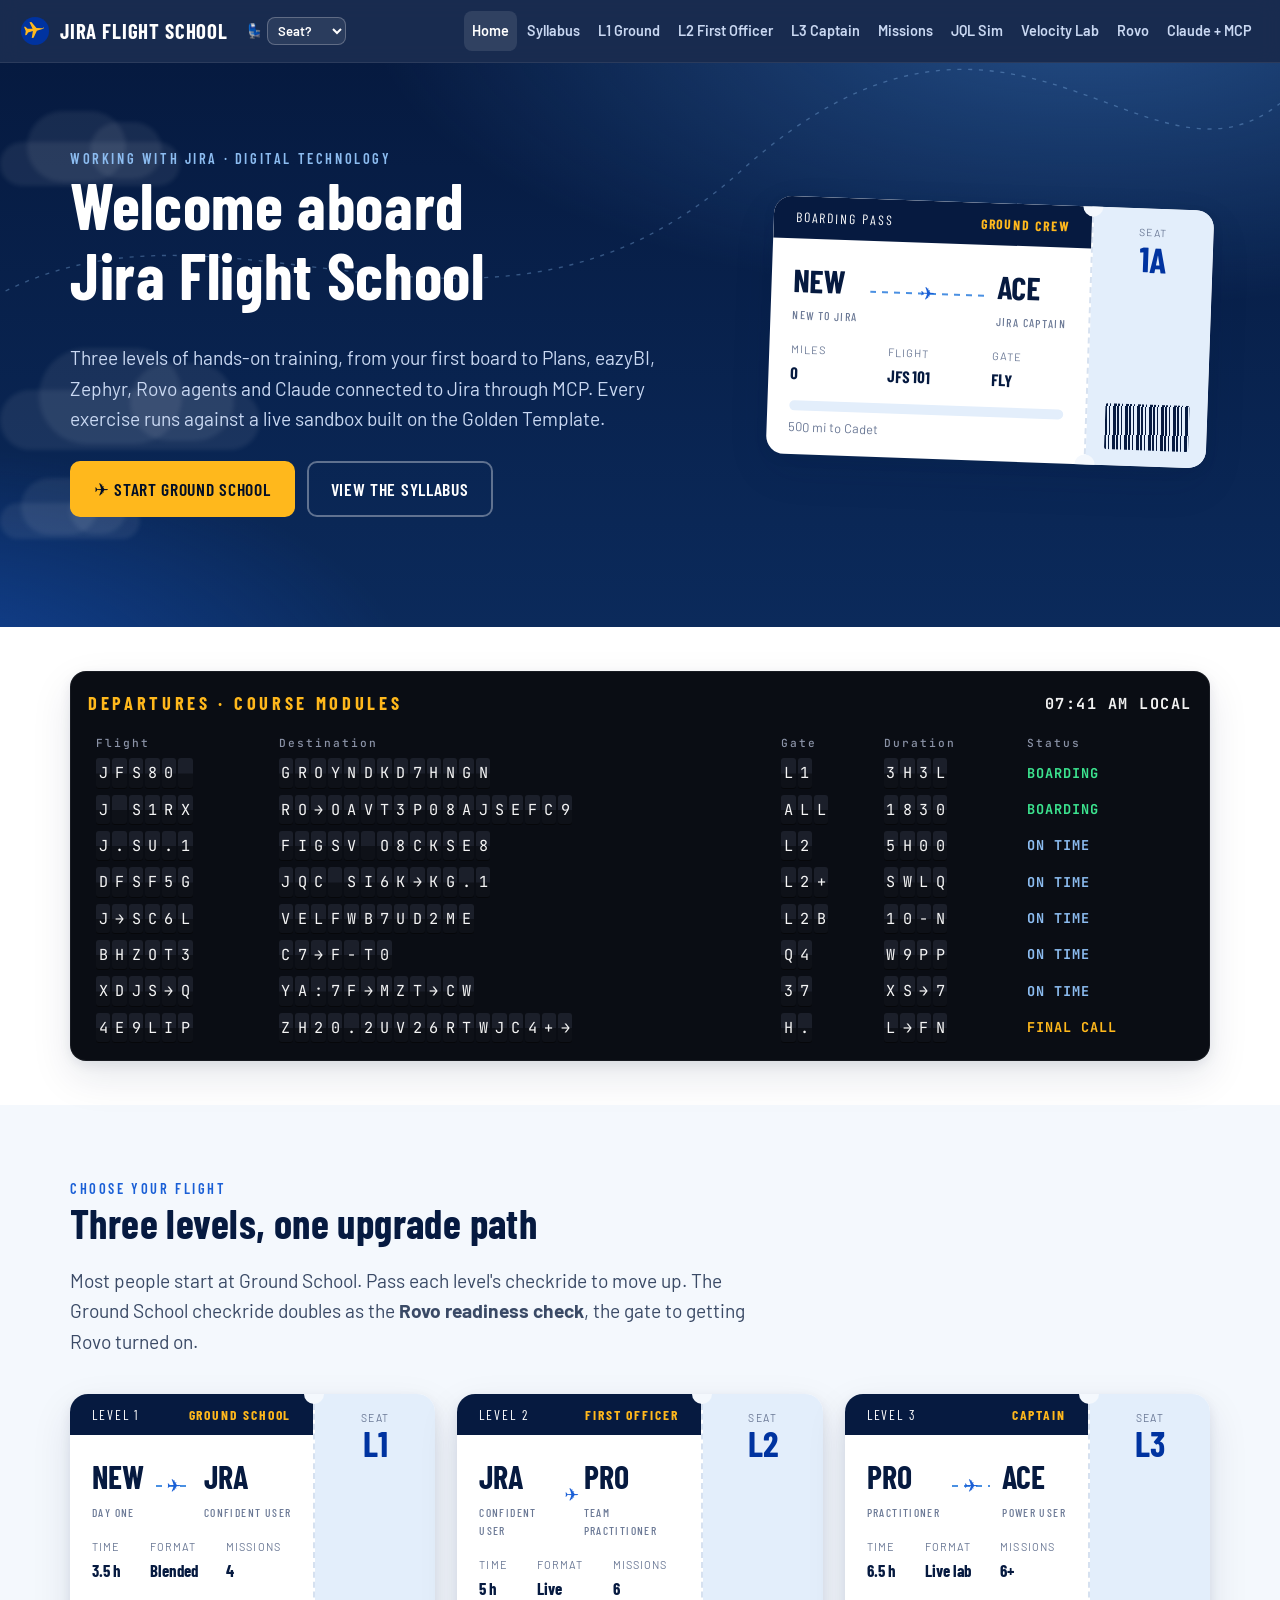
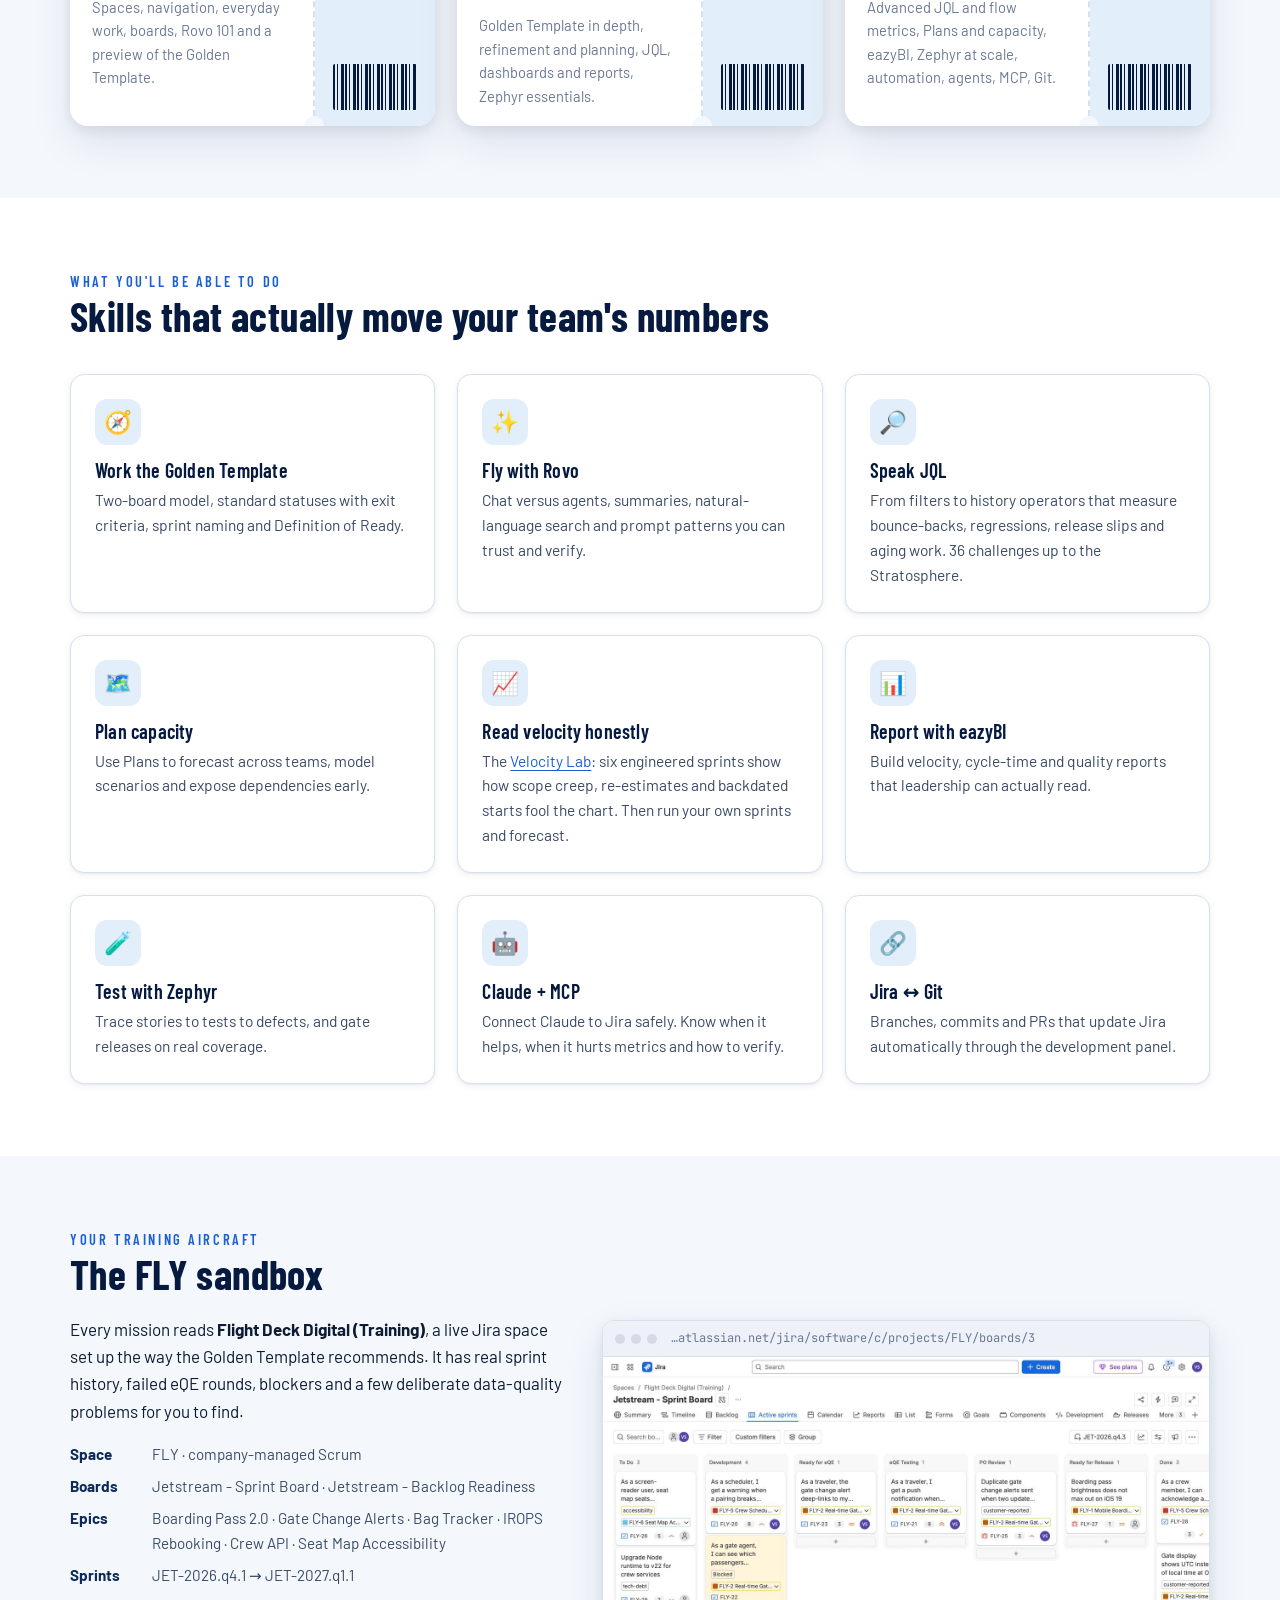
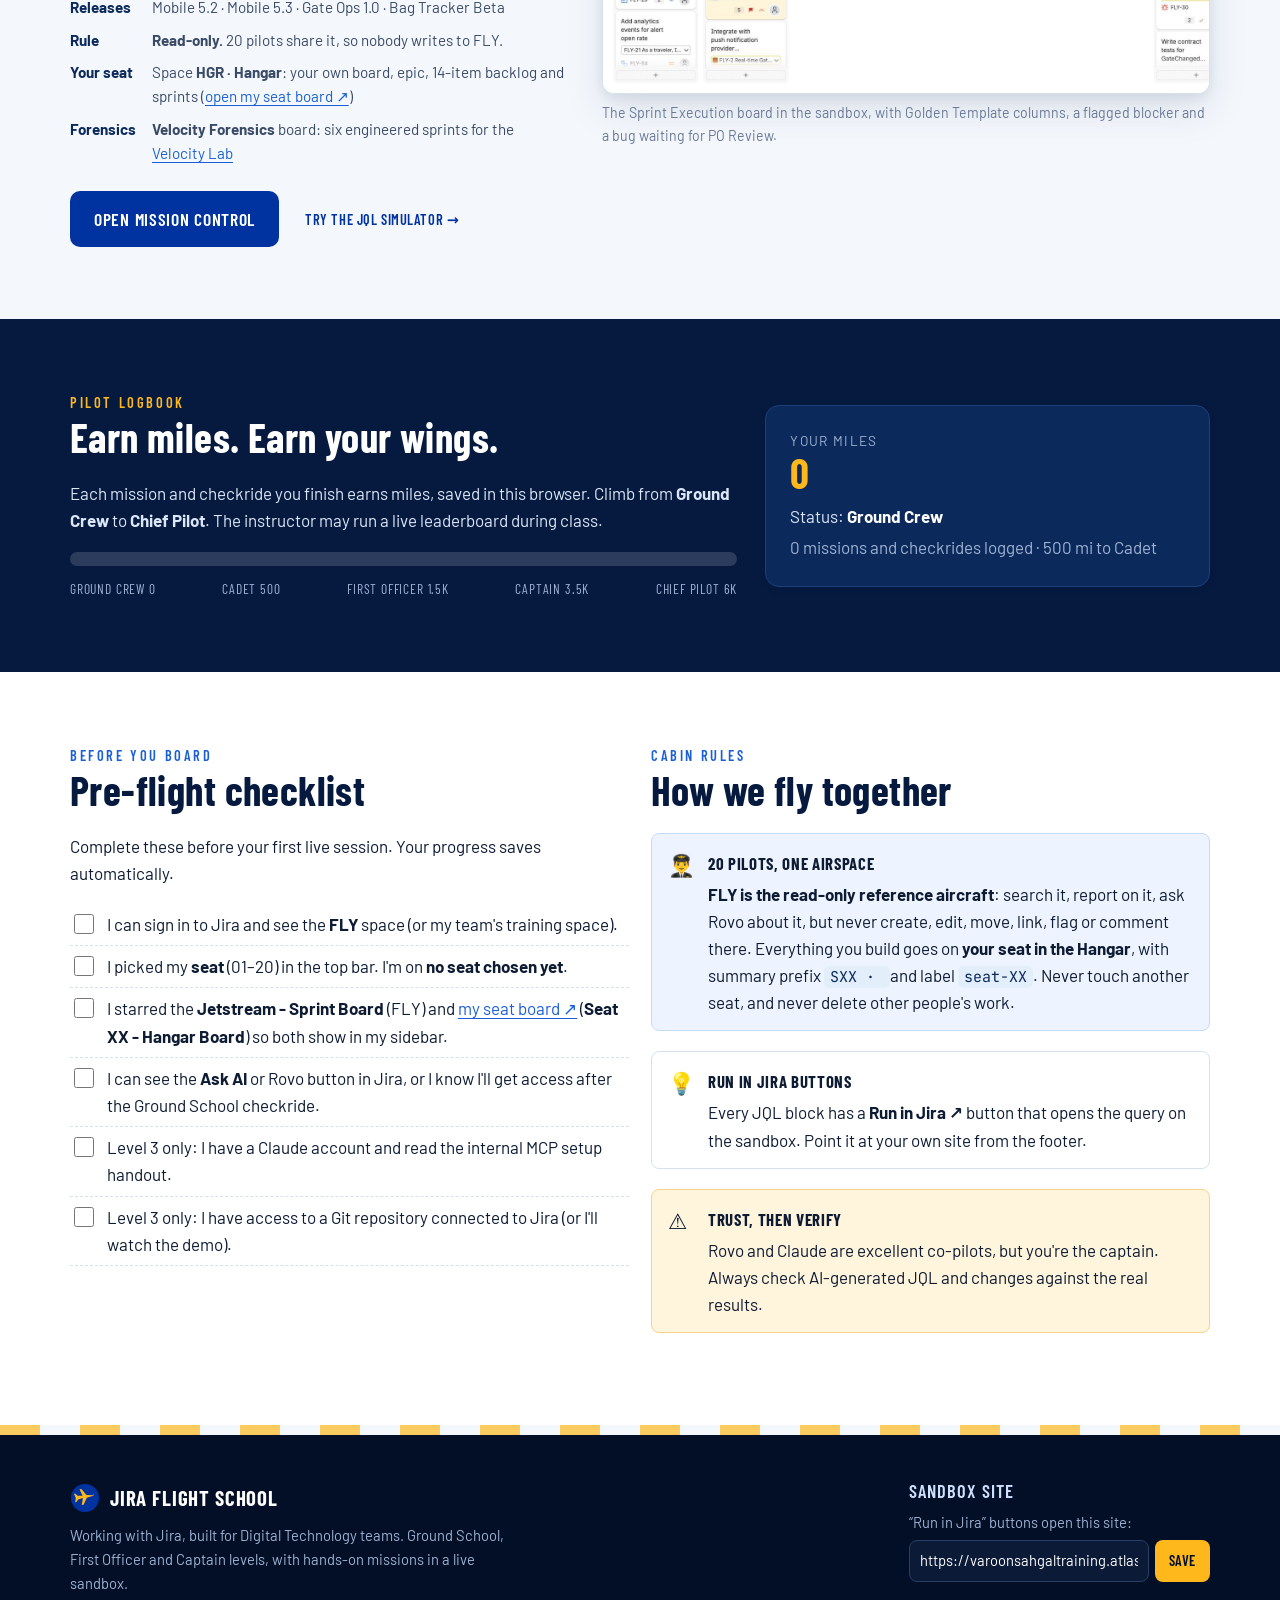
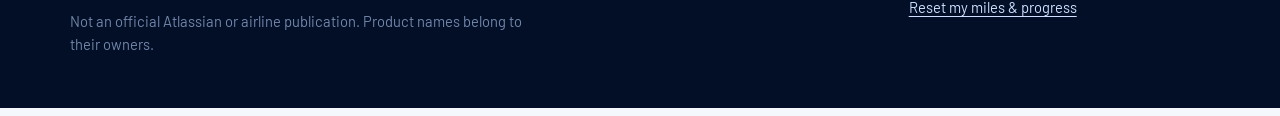
==== commit 6dd2555d: "Second pass: Velocity Lab, 20-seat lab model, Stratosphere JQL leg - velocity.html: how Jira compute" ====
--- a/index.html
+++ b/index.html
@@ -7,7 +7,7 @@
 <meta name="description" content="A three-level, hands-on Jira course for Digital Technology teams: Ground School, First Officer and Captain. Golden Template, Rovo, JQL, Plans, eazyBI, Zephyr, Git and Claude + Atlassian MCP.">
 <link rel="preconnect" href="https://fonts.googleapis.com"><link rel="preconnect" href="https://fonts.gstatic.com" crossorigin>
 <link href="https://fonts.googleapis.com/css2?family=Barlow:wght@400;500;600;700&family=Barlow+Condensed:wght@500;600;700&family=JetBrains+Mono:wght@400;600&display=swap" rel="stylesheet">
-<link rel="stylesheet" href="assets/css/site.css">
+<link rel="stylesheet" href="assets/css/site.css?v=2">
 <link rel="icon" href="assets/img/favicon.svg">
 <style>
   .hero-pass { max-width: 440px; justify-self: end; width: 100%; }
@@ -84,6 +84,7 @@
           <tr><td><a href="rovo.html"><span class="flap">JFS150</span></a></td><td><a href="rovo.html"><span class="flap">ROVO FLIGHT MANUAL</span></a></td><td><span class="flap">ALL</span></td><td><span class="flap">1H30</span></td><td class="status-board st-boarding">BOARDING</td></tr>
           <tr><td><a href="first-officer.html"><span class="flap">JFS201</span></a></td><td><a href="first-officer.html"><span class="flap">FIRST OFFICER</span></a></td><td><span class="flap">L2</span></td><td><span class="flap">5H00</span></td><td class="status-board st-ontime">ON TIME</td></tr>
           <tr><td><a href="jql-simulator.html"><span class="flap">JFS250</span></a></td><td><a href="jql-simulator.html"><span class="flap">JQL SIMULATOR</span></a></td><td><span class="flap">L2+</span></td><td><span class="flap">SELF</span></td><td class="status-board st-ontime">ON TIME</td></tr>
+          <tr><td><a href="velocity.html"><span class="flap">JFS260</span></a></td><td><a href="velocity.html"><span class="flap">VELOCITY LAB</span></a></td><td><span class="flap">L2+</span></td><td><span class="flap">1H30</span></td><td class="status-board st-ontime">ON TIME</td></tr>
           <tr><td><a href="captain.html"><span class="flap">JFS301</span></a></td><td><a href="captain.html"><span class="flap">CAPTAIN</span></a></td><td><span class="flap">L3</span></td><td><span class="flap">6H30</span></td><td class="status-board st-ontime">ON TIME</td></tr>
           <tr><td><a href="mcp.html"><span class="flap">JFS350</span></a></td><td><a href="mcp.html"><span class="flap">CLAUDE + MCP</span></a></td><td><span class="flap">L3</span></td><td><span class="flap">1H00</span></td><td class="status-board st-ontime">ON TIME</td></tr>
           <tr><td><a href="missions.html#capstone"><span class="flap">JFS399</span></a></td><td><a href="missions.html#capstone"><span class="flap">CAPSTONE IROPS DAY</span></a></td><td><span class="flap">L3</span></td><td><span class="flap">1H00</span></td><td class="status-board st-final">FINAL CALL</td></tr>
@@ -138,11 +139,12 @@
       <div class="eyebrow">What you'll be able to do</div>
       <h2>Skills that actually move your team's numbers</h2>
     </div>
-    <div class="grid g4">
+    <div class="grid g3">
       <div class="card hover feature"><div class="icon-badge">🧭</div><h3>Work the Golden Template</h3><p>Two-board model, standard statuses with exit criteria, sprint naming and Definition of Ready.</p></div>
       <div class="card hover feature"><div class="icon-badge">✨</div><h3>Fly with Rovo</h3><p>Chat versus agents, summaries, natural-language search and prompt patterns you can trust and verify.</p></div>
-      <div class="card hover feature"><div class="icon-badge">🔎</div><h3>Speak JQL</h3><p>From filters to history operators that measure bounce-backs, carry-over and aging work.</p></div>
+      <div class="card hover feature"><div class="icon-badge">🔎</div><h3>Speak JQL</h3><p>From filters to history operators that measure bounce-backs, regressions, release slips and aging work. 36 challenges up to the Stratosphere.</p></div>
       <div class="card hover feature"><div class="icon-badge">🗺️</div><h3>Plan capacity</h3><p>Use Plans to forecast across teams, model scenarios and expose dependencies early.</p></div>
+      <div class="card hover feature"><div class="icon-badge">📈</div><h3>Read velocity honestly</h3><p>The <a href="velocity.html">Velocity Lab</a>: six engineered sprints show how scope creep, re-estimates and backdated starts fool the chart. Then run your own sprints and forecast.</p></div>
       <div class="card hover feature"><div class="icon-badge">📊</div><h3>Report with eazyBI</h3><p>Build velocity, cycle-time and quality reports that leadership can actually read.</p></div>
       <div class="card hover feature"><div class="icon-badge">🧪</div><h3>Test with Zephyr</h3><p>Trace stories to tests to defects, and gate releases on real coverage.</p></div>
       <div class="card hover feature"><div class="icon-badge">🤖</div><h3>Claude + MCP</h3><p>Connect Claude to Jira safely. Know when it helps, when it hurts metrics and how to verify.</p></div>
@@ -156,13 +158,16 @@
     <div>
       <div class="eyebrow">Your training aircraft</div>
       <h2>The FLY sandbox</h2>
-      <p>Every mission runs against <b>Flight Deck Digital (Training)</b>, a live Jira space set up the way the Golden Template recommends. It has real sprint history, failed eQE rounds, blockers and a few deliberate data-quality problems for you to find.</p>
+      <p>Every mission reads <b>Flight Deck Digital (Training)</b>, a live Jira space set up the way the Golden Template recommends. It has real sprint history, failed eQE rounds, blockers and a few deliberate data-quality problems for you to find.</p>
       <dl class="kv">
         <dt>Space</dt><dd>FLY · company-managed Scrum</dd>
         <dt>Boards</dt><dd>Jetstream - Sprint Board · Jetstream - Backlog Readiness</dd>
         <dt>Epics</dt><dd>Boarding Pass 2.0 · Gate Change Alerts · Bag Tracker · IROPS Rebooking · Crew API · Seat Map Accessibility</dd>
         <dt>Sprints</dt><dd>JET-2026.q4.1 → JET-2027.q1.1</dd>
         <dt>Releases</dt><dd>Mobile 5.2 · Mobile 5.3 · Gate Ops 1.0 · Bag Tracker Beta</dd>
+        <dt>Rule</dt><dd><b>Read-only.</b> 20 pilots share it, so nobody writes to FLY.</dd>
+        <dt>Your seat</dt><dd>Space <b>HGR · Hangar</b>: your own board, epic, 14-item backlog and sprints (<a data-seat-board>open my seat board ↗</a>)</dd>
+        <dt>Forensics</dt><dd><b>Velocity Forensics</b> board: six engineered sprints for the <a href="velocity.html">Velocity Lab</a></dd>
       </dl>
       <div class="btn-row"><a class="btn btn-blue" href="missions.html">Open Mission Control</a><a class="btn btn-sm" style="color:var(--blue-600)" href="jql-simulator.html">Try the JQL Simulator →</a></div>
     </div>
@@ -200,8 +205,8 @@
       <p>Complete these before your first live session. Your progress saves automatically.</p>
       <ul class="checklist" data-id="preflight">
         <li><input type="checkbox" id="pf1"><label for="pf1">I can sign in to Jira and see the <b>FLY</b> space (or my team's training space).</label></li>
-        <li><input type="checkbox" id="pf2"><label for="pf2">I starred the <b>Jetstream - Sprint Board</b> so it shows in my sidebar.</label></li>
-        <li><input type="checkbox" id="pf3"><label for="pf3">I know my two-letter initials code for naming practice items (for example <code>VS</code>).</label></li>
+        <li><input type="checkbox" id="pf2"><label for="pf2">I picked my <b>seat</b> (01–20) in the top bar. I'm on <b><span data-seat-label></span></b>.</label></li>
+        <li><input type="checkbox" id="pf3"><label for="pf3">I starred the <b>Jetstream - Sprint Board</b> (FLY) and <a data-seat-board>my seat board ↗</a> (<b>Seat {SEAT} - Hangar Board</b>) so both show in my sidebar.</label></li>
         <li><input type="checkbox" id="pf4"><label for="pf4">I can see the <b>Ask AI</b> or Rovo button in Jira, or I know I'll get access after the Ground School checkride.</label></li>
         <li><input type="checkbox" id="pf5"><label for="pf5">Level 3 only: I have a Claude account and read the internal MCP setup handout.</label></li>
         <li><input type="checkbox" id="pf6"><label for="pf6">Level 3 only: I have access to a Git repository connected to Jira (or I'll watch the demo).</label></li>
@@ -210,7 +215,7 @@
     <div>
       <div class="eyebrow">Cabin rules</div>
       <h2>How we fly together</h2>
-      <div class="callout captain"><strong>From the flight deck</strong>The sandbox is shared. Prefix anything you create with your initials, for example <code>[VS] Seat map zoom story</code>, and never delete other people's work.</div>
+      <div class="callout captain"><strong>20 pilots, one airspace</strong><b>FLY is the read-only reference aircraft</b>: search it, report on it, ask Rovo about it, but never create, edit, move, link, flag or comment there. Everything you build goes on <b>your seat in the Hangar</b>, with summary prefix <code>S{SEAT} · </code> and label <code>seat-{SEAT}</code>. Never touch another seat, and never delete other people's work.</div>
       <div class="callout tip"><strong>Run in Jira buttons</strong>Every JQL block has a <b>Run in Jira ↗</b> button that opens the query on the sandbox. Point it at your own site from the footer.</div>
       <div class="callout warn"><strong>Trust, then verify</strong>Rovo and Claude are excellent co-pilots, but you're the captain. Always check AI-generated JQL and changes against the real results.</div>
     </div>
@@ -219,6 +224,6 @@
 
 </main>
 <div id="site-footer"></div>
-<script src="assets/js/site.js"></script>
+<script src="assets/js/site.js?v=2"></script>
 </body>
 </html>
--- a/assets/css/site.css
+++ b/assets/css/site.css
@@ -236,8 +236,8 @@
 .callout.warn::before { content: "⚠️"; }
 .callout.danger { background: var(--alert-bg); border-color: #f2b7c0; }
 .callout.danger::before { content: "🛑"; }
-.callout.united { background: linear-gradient(90deg, #eaf0ff, #ffffff); border-color: #bcd0fb; }
-.callout.united::before { content: "🌐"; }
+.callout.standard { background: linear-gradient(90deg, #eaf0ff, #ffffff); border-color: #bcd0fb; }
+.callout.standard::before { content: "🌐"; }
 .callout.rovo { background: linear-gradient(90deg, #f3edff, #fff); border-color: #d9c8fb; }
 .callout.rovo::before { content: "✨"; }
 
@@ -367,3 +367,12 @@
 
 .hero .wrap { position: relative; z-index: 2; }
 :not(pre) > code, .q button.opt { overflow-wrap: anywhere; }
+.seat-pick { display: inline-flex; align-items: center; gap: 4px; color: #c9d8f2; font-size: .85rem; white-space: nowrap; }
+.seat-pick select { background: rgba(255,255,255,.08); color: #fff; border: 1px solid rgba(255,255,255,.25); border-radius: 8px; padding: 4px 6px; font: 600 .82rem var(--font-body); }
+.seat-pick select option { color: #0d1b33; }
+@media (max-width: 1100px) { .seat-pick { margin-left: auto; } .nav-toggle { margin-left: 8px; } }
+@media (max-width: 520px) {
+  .topbar .wrap { gap: 10px; padding: 0 14px; }
+  .topbar .brand span { display: none; }
+  .nav-toggle { padding: 6px 9px; }
+}
